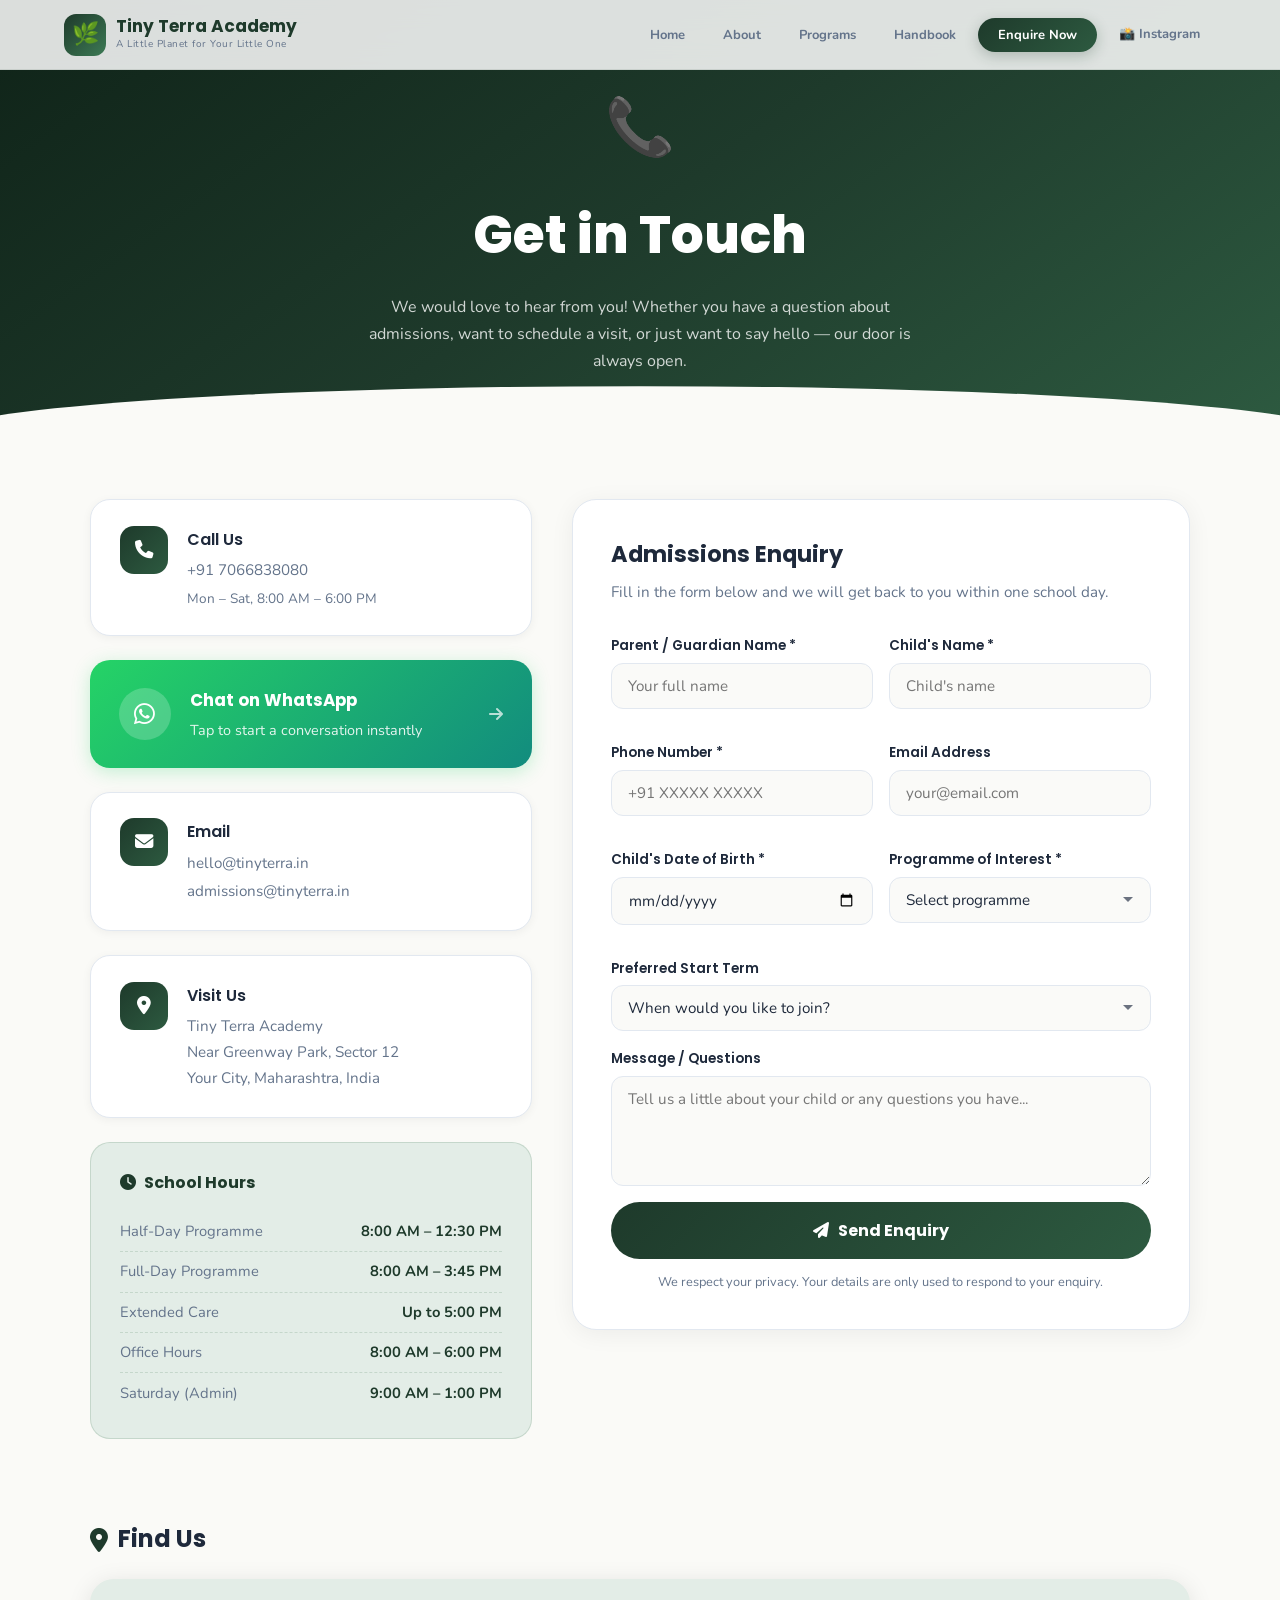
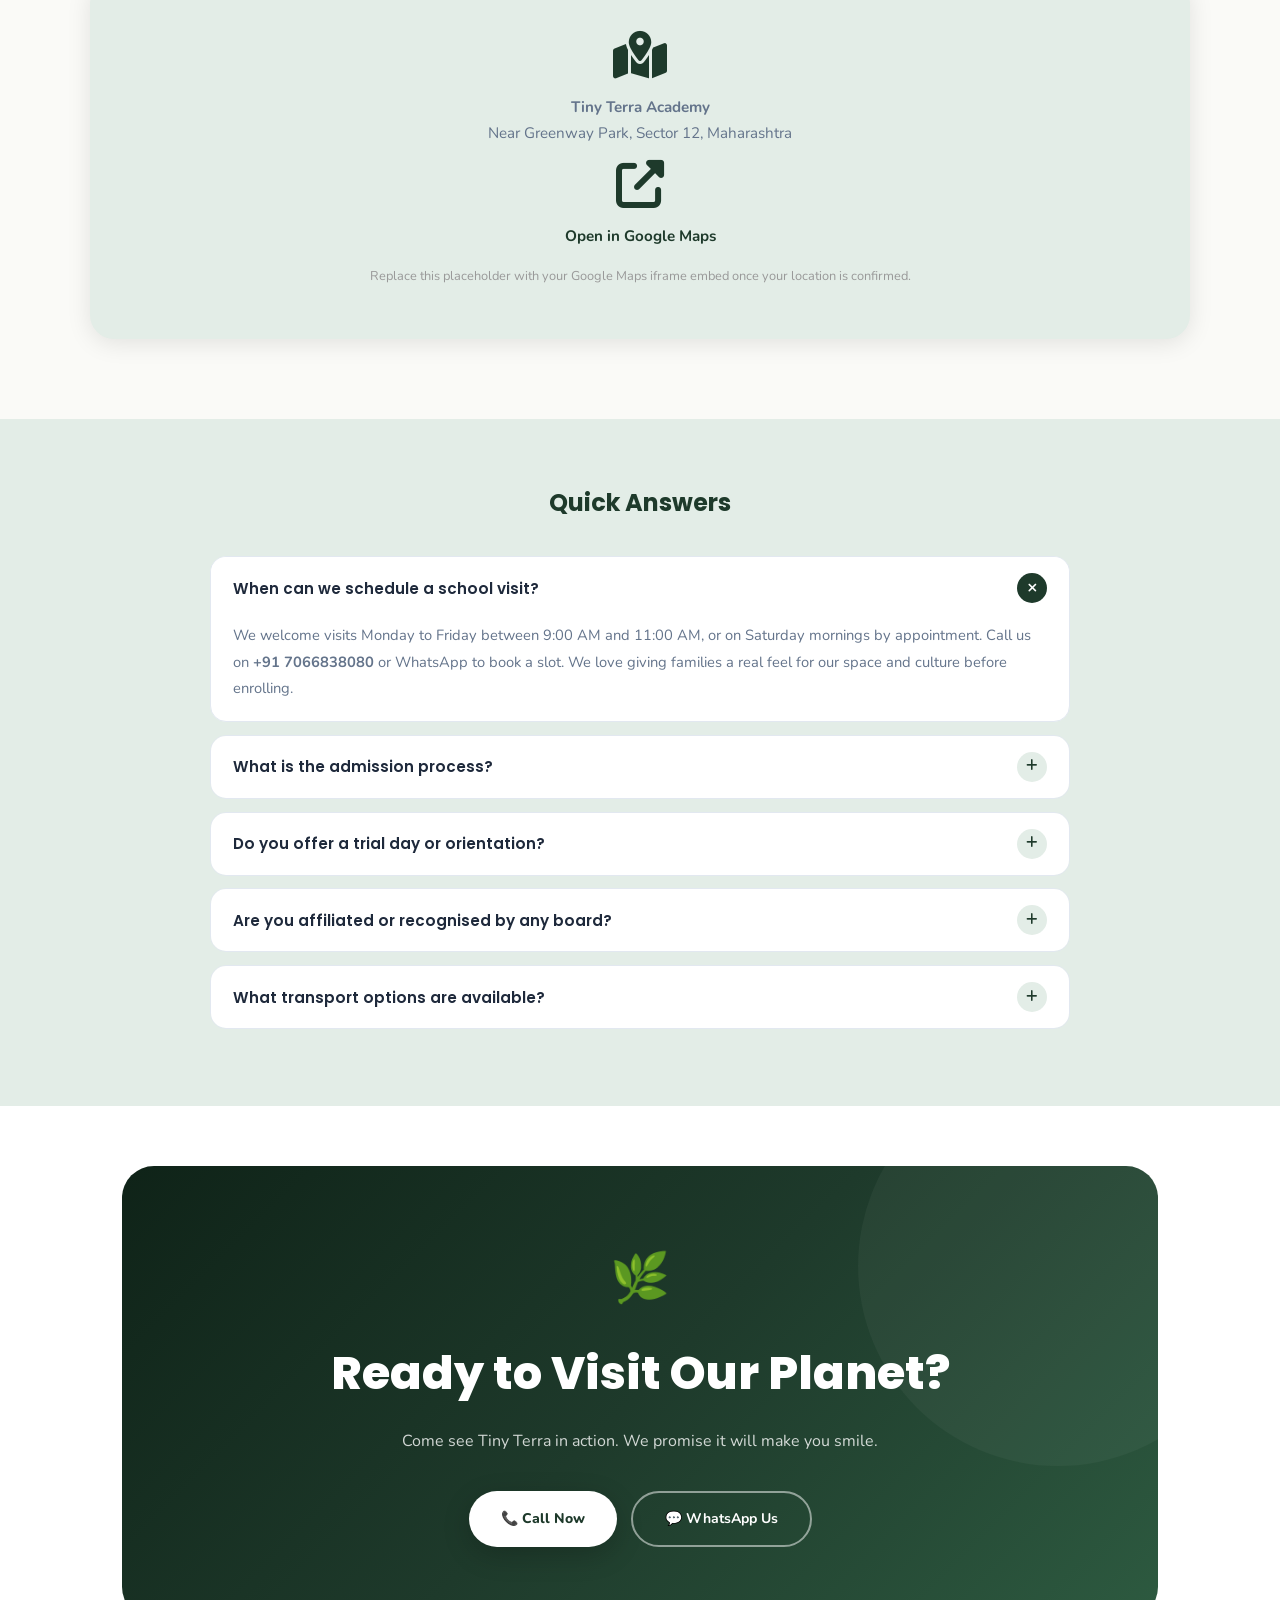
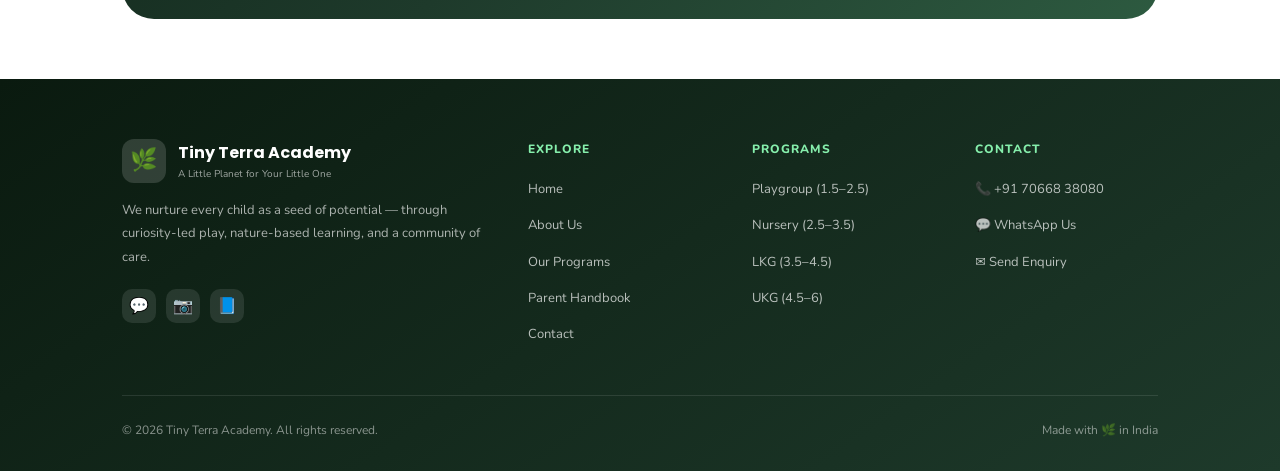
==== contact.html @ 8a485d04 "Initial Upload" ====
<!DOCTYPE html>
<html lang="en">
<head>
<meta charset="UTF-8"/>
<meta name="viewport" content="width=device-width,initial-scale=1.0"/>
<title>Contact Us | Tiny Terra Academy</title>
<link rel="stylesheet" href="style.css"/>
<link href="https://fonts.googleapis.com/css2?family=Nunito:wght@400;600;700;800;900&family=Poppins:wght@400;500;600;700&display=swap" rel="stylesheet"/>
<link rel="stylesheet" href="https://cdnjs.cloudflare.com/ajax/libs/font-awesome/6.5.0/css/all.min.css"/>
<style>
/* ---- Contact page layout ---- */
.contact-section{padding:4rem 2rem 5rem;}
.contact-grid{display:grid;grid-template-columns:1fr 1.4fr;gap:2.5rem;max-width:1100px;margin:0 auto;align-items:start;}
@media(max-width:860px){.contact-grid{grid-template-columns:1fr;}}

/* Info column */
.contact-info-col{display:flex;flex-direction:column;gap:1.5rem;}
.info-card{background:#fff;border:1.5px solid var(--border);border-radius:20px;padding:1.6rem 1.8rem;display:flex;gap:1.2rem;align-items:flex-start;box-shadow:0 2px 10px rgba(0,0,0,.05);transition:transform .2s,box-shadow .2s;}
.info-card:hover{transform:translateY(-3px);box-shadow:0 8px 24px rgba(74,124,89,.13);}
.info-icon{width:48px;height:48px;border-radius:14px;background:linear-gradient(135deg,var(--green),var(--green2));display:flex;align-items:center;justify-content:center;flex-shrink:0;color:#fff;font-size:1.15rem;}
.info-card h4{font-family:'Poppins',sans-serif;font-weight:600;font-size:1rem;color:var(--text);margin:0 0 .3rem;}
.info-card p,.info-card a{color:var(--text2);font-size:.95rem;line-height:1.7;text-decoration:none;}
.info-card a:hover{color:var(--green);}

/* WhatsApp card */
.wa-card{background:linear-gradient(135deg,#25D366,#128C7E);border-radius:20px;padding:1.6rem 1.8rem;display:flex;gap:1.2rem;align-items:center;cursor:pointer;text-decoration:none;transition:transform .2s,box-shadow .2s;box-shadow:0 4px 18px rgba(37,211,102,.25);}
.wa-card:hover{transform:translateY(-3px);box-shadow:0 8px 28px rgba(37,211,102,.4);}
.wa-icon{width:52px;height:52px;background:rgba(255,255,255,.2);border-radius:50%;display:flex;align-items:center;justify-content:center;flex-shrink:0;font-size:1.5rem;color:#fff;}
.wa-card h4{font-family:'Poppins',sans-serif;font-weight:700;font-size:1.05rem;color:#fff;margin:0 0 .2rem;}
.wa-card p{color:rgba(255,255,255,.88);font-size:.9rem;margin:0;}

/* Hours card */
.hours-card{background:var(--green-lt);border:1.5px solid rgba(74,124,89,.2);border-radius:20px;padding:1.6rem 1.8rem;}
.hours-card h4{font-family:'Poppins',sans-serif;font-weight:700;color:var(--green);margin:0 0 1rem;display:flex;align-items:center;gap:.5rem;}
.hours-list{list-style:none;padding:0;margin:0;}
.hours-list li{display:flex;justify-content:space-between;padding:.45rem 0;border-bottom:1px dashed rgba(74,124,89,.2);font-size:.92rem;color:var(--text2);}
.hours-list li:last-child{border-bottom:none;}
.hours-list li span{font-weight:700;color:var(--green);}

/* Form column */
.form-card{background:#fff;border:1.5px solid var(--border);border-radius:24px;padding:2.2rem 2.4rem;box-shadow:0 4px 24px rgba(0,0,0,.06);}
.form-card h3{font-family:'Poppins',sans-serif;font-size:1.4rem;font-weight:700;color:var(--text);margin:0 0 .4rem;}
.form-card .form-sub{color:var(--text2);font-size:.95rem;margin:0 0 1.8rem;}
.form-row{display:grid;grid-template-columns:1fr 1fr;gap:1rem;margin-bottom:1rem;}
@media(max-width:560px){.form-row{grid-template-columns:1fr;}}
.form-group{display:flex;flex-direction:column;gap:.35rem;margin-bottom:1rem;}
.form-group label{font-family:'Poppins',sans-serif;font-weight:600;font-size:.85rem;color:var(--text);}
.form-group input,.form-group select,.form-group textarea{border:1.5px solid var(--border);border-radius:12px;padding:.75rem 1rem;font-family:'Nunito',sans-serif;font-size:.95rem;color:var(--text);background:#fafaf8;outline:none;transition:border-color .2s,box-shadow .2s;width:100%;box-sizing:border-box;}
.form-group input:focus,.form-group select:focus,.form-group textarea:focus{border-color:var(--green);box-shadow:0 0 0 3px rgba(74,124,89,.12);background:#fff;}
.form-group textarea{resize:vertical;min-height:110px;}
.form-group select{appearance:none;background-image:url("data:image/svg+xml,%3Csvg xmlns='http://www.w3.org/2000/svg' width='12' height='8' viewBox='0 0 12 8'%3E%3Cpath fill='%236b7280' d='M1 1l5 5 5-5'/%3E%3C/svg%3E");background-repeat:no-repeat;background-position:right 1rem center;}
.submit-btn{width:100%;background:linear-gradient(135deg,var(--green),var(--green2));color:#fff;border:none;border-radius:30px;padding:1rem;font-family:'Poppins',sans-serif;font-weight:700;font-size:1rem;cursor:pointer;transition:transform .2s,box-shadow .2s;display:flex;align-items:center;justify-content:center;gap:.6rem;margin-top:.5rem;}
.submit-btn:hover{transform:translateY(-2px);box-shadow:0 8px 24px rgba(74,124,89,.35);}
.form-note{font-size:.8rem;color:var(--text2);text-align:center;margin-top:.8rem;}
.success-msg{display:none;background:#e8f5e9;border:1.5px solid var(--green);border-radius:14px;padding:1.2rem 1.4rem;text-align:center;color:var(--green);font-weight:700;font-family:'Poppins',sans-serif;margin-top:1rem;}

/* Map section */
.map-section{padding:0 2rem 5rem;}
.map-wrapper{max-width:1100px;margin:0 auto;}
.map-wrapper h2{font-family:'Poppins',sans-serif;font-size:1.5rem;font-weight:700;color:var(--text);margin-bottom:1.2rem;display:flex;align-items:center;gap:.6rem;}
.map-wrapper h2 i{color:var(--green);}
.map-embed{border-radius:24px;overflow:hidden;box-shadow:0 4px 24px rgba(0,0,0,.1);height:360px;background:var(--green-lt);display:flex;align-items:center;justify-content:center;}
.map-placeholder{text-align:center;color:var(--text2);}
.map-placeholder i{font-size:3rem;color:var(--green);margin-bottom:1rem;display:block;}
.map-placeholder p{font-size:.95rem;}
.map-placeholder a{color:var(--green);font-weight:700;text-decoration:none;}
.map-placeholder a:hover{text-decoration:underline;}

/* FAQ strip */
.faq-strip{background:var(--green-lt);padding:4rem 2rem;}
.faq-inner{max-width:860px;margin:0 auto;}
.faq-inner h2{font-family:'Poppins',sans-serif;font-size:1.5rem;font-weight:700;color:var(--green);text-align:center;margin-bottom:2rem;}
.faq-item{background:#fff;border-radius:16px;margin-bottom:.8rem;overflow:hidden;border:1.5px solid var(--border);}
.faq-q{display:flex;justify-content:space-between;align-items:center;padding:1rem 1.4rem;cursor:pointer;font-family:'Poppins',sans-serif;font-weight:600;font-size:.95rem;color:var(--text);border:none;background:#fff;width:100%;text-align:left;gap:1rem;}
.faq-q:hover{background:var(--green-lt);}
.faq-q .fq-icon{width:30px;height:30px;border-radius:50%;background:var(--green-lt);display:flex;align-items:center;justify-content:center;flex-shrink:0;color:var(--green);font-size:.8rem;transition:transform .3s,background .3s;}
.faq-item.open .fq-icon{transform:rotate(45deg);background:var(--green);color:#fff;}
.faq-a{max-height:0;overflow:hidden;transition:max-height .35s ease;}
.faq-a.open{max-height:300px;}
.faq-a p{padding:.2rem 1.4rem 1.2rem;color:var(--text2);font-size:.92rem;line-height:1.8;margin:0;}
</style>
</head>
<body>

<div id="nav-include"></div>

<!-- ===== PAGE HERO ===== -->
<div class="page-hero">
  <div style="font-size:56px;margin-bottom:16px">📞</div>
  <h1 class="page-hero-title">Get in Touch</h1>
  <p class="page-hero-sub">We would love to hear from you! Whether you have a question about admissions, want to schedule a visit, or just want to say hello — our door is always open.</p>
</div>

<!-- ===== CONTACT SECTION ===== -->
<section class="contact-section">
  <div class="contact-grid">

    <!-- LEFT: Info -->
    <div class="contact-info-col reveal">

      <div class="info-card">
        <div class="info-icon"><i class="fas fa-phone"></i></div>
        <div>
          <h4>Call Us</h4>
          <p><a href="tel:+917066838080">+91 7066838080</a></p>
          <p style="font-size:.85rem;margin-top:.2rem;">Mon – Sat, 8:00 AM – 6:00 PM</p>
        </div>
      </div>

      <a href="https://wa.me/917066838080?text=Hi%20Tiny%20Terra!%20I%27d%20like%20to%20know%20more%20about%20admissions." class="wa-card" target="_blank" rel="noopener">
        <div class="wa-icon"><i class="fab fa-whatsapp"></i></div>
        <div>
          <h4>Chat on WhatsApp</h4>
          <p>Tap to start a conversation instantly</p>
        </div>
        <i class="fas fa-arrow-right" style="color:rgba(255,255,255,.7);margin-left:auto;"></i>
      </a>

      <div class="info-card">
        <div class="info-icon"><i class="fas fa-envelope"></i></div>
        <div>
          <h4>Email</h4>
          <a href="mailto:hello@tinyterra.in">hello@tinyterra.in</a><br/>
          <a href="mailto:admissions@tinyterra.in">admissions@tinyterra.in</a>
        </div>
      </div>

      <div class="info-card">
        <div class="info-icon"><i class="fas fa-map-marker-alt"></i></div>
        <div>
          <h4>Visit Us</h4>
          <p>Tiny Terra Academy<br/>
          Near Greenway Park, Sector 12<br/>
          Your City, Maharashtra, India</p>
        </div>
      </div>

      <div class="hours-card">
        <h4><i class="fas fa-clock"></i> School Hours</h4>
        <ul class="hours-list">
          <li>Half-Day Programme <span>8:00 AM – 12:30 PM</span></li>
          <li>Full-Day Programme <span>8:00 AM – 3:45 PM</span></li>
          <li>Extended Care <span>Up to 5:00 PM</span></li>
          <li>Office Hours <span>8:00 AM – 6:00 PM</span></li>
          <li>Saturday (Admin) <span>9:00 AM – 1:00 PM</span></li>
        </ul>
      </div>

    </div>

    <!-- RIGHT: Enquiry Form -->
    <div class="form-card reveal">
      <h3>Admissions Enquiry</h3>
      <p class="form-sub">Fill in the form below and we will get back to you within one school day.</p>

      <!-- Formspree form — replace YOUR_FORM_ID with your actual Formspree endpoint -->
      <form id="enquiry-form" action="https://formspree.io/f/YOUR_FORM_ID" method="POST">
        <div class="form-row">
          <div class="form-group">
            <label for="parent-name">Parent / Guardian Name *</label>
            <input type="text" id="parent-name" name="parent_name" placeholder="Your full name" required/>
          </div>
          <div class="form-group">
            <label for="child-name">Child's Name *</label>
            <input type="text" id="child-name" name="child_name" placeholder="Child's name" required/>
          </div>
        </div>

        <div class="form-row">
          <div class="form-group">
            <label for="phone">Phone Number *</label>
            <input type="tel" id="phone" name="phone" placeholder="+91 XXXXX XXXXX" required/>
          </div>
          <div class="form-group">
            <label for="email">Email Address</label>
            <input type="email" id="email" name="email" placeholder="your@email.com"/>
          </div>
        </div>

        <div class="form-row">
          <div class="form-group">
            <label for="child-dob">Child's Date of Birth *</label>
            <input type="date" id="child-dob" name="child_dob" required/>
          </div>
          <div class="form-group">
            <label for="programme">Programme of Interest *</label>
            <select id="programme" name="programme" required>
              <option value="" disabled selected>Select programme</option>
              <option value="Playgroup (1.5–2.5 yrs)">Playgroup (1.5 – 2.5 yrs)</option>
              <option value="Nursery (2.5–3.5 yrs)">Nursery (2.5 – 3.5 yrs)</option>
              <option value="LKG (3.5–4.5 yrs)">LKG (3.5 – 4.5 yrs)</option>
              <option value="UKG (4.5–5.5 yrs)">UKG (4.5 – 5.5 yrs)</option>
              <option value="Not sure yet">Not sure yet</option>
            </select>
          </div>
        </div>

        <div class="form-group">
          <label for="start-date">Preferred Start Term</label>
          <select id="start-date" name="start_term">
            <option value="" disabled selected>When would you like to join?</option>
            <option>This academic year (2026–27)</option>
            <option>Next academic year (2027–28)</option>
            <option>Just exploring for now</option>
          </select>
        </div>

        <div class="form-group">
          <label for="message">Message / Questions</label>
          <textarea id="message" name="message" placeholder="Tell us a little about your child or any questions you have..."></textarea>
        </div>

        <!-- Honeypot anti-spam -->
        <input type="text" name="_gotcha" style="display:none"/>
        <input type="hidden" name="_subject" value="New Admissions Enquiry - Tiny Terra Academy"/>

        <button type="submit" class="submit-btn">
          <i class="fas fa-paper-plane"></i> Send Enquiry
        </button>
        <p class="form-note">We respect your privacy. Your details are only used to respond to your enquiry.</p>
      </form>

      <div class="success-msg" id="success-msg">
        <i class="fas fa-check-circle" style="font-size:1.4rem;display:block;margin-bottom:.4rem;"></i>
        Thank you! We have received your enquiry and will be in touch within one school day.
      </div>
    </div>

  </div>
</section>

<!-- ===== MAP ===== -->
<section class="map-section">
  <div class="map-wrapper reveal">
    <h2><i class="fas fa-map-marker-alt"></i> Find Us</h2>
    <div class="map-embed">
      <!-- Replace the src below with your actual Google Maps embed URL -->
      <!-- To get embed URL: Google Maps > Share > Embed a map > Copy iframe src -->
      <div class="map-placeholder">
        <i class="fas fa-map-marked-alt"></i>
        <p><strong>Tiny Terra Academy</strong><br/>Near Greenway Park, Sector 12, Maharashtra</p>
        <p style="margin-top:.8rem;">
          <a href="https://maps.google.com" target="_blank" rel="noopener">
            <i class="fas fa-external-link-alt"></i> Open in Google Maps
          </a>
        </p>
        <p style="font-size:.8rem;margin-top:1rem;color:#999;">Replace this placeholder with your Google Maps iframe embed once your location is confirmed.</p>
      </div>
    </div>
  </div>
</section>

<!-- ===== QUICK FAQs ===== -->
<section class="faq-strip">
  <div class="faq-inner reveal">
    <h2>Quick Answers</h2>

    <div class="faq-item open">
      <button class="faq-q">
        <span>When can we schedule a school visit?</span>
        <span class="fq-icon"><i class="fas fa-plus"></i></span>
      </button>
      <div class="faq-a open">
        <p>We welcome visits Monday to Friday between 9:00 AM and 11:00 AM, or on Saturday mornings by appointment. Call us on <strong>+91 7066838080</strong> or WhatsApp to book a slot. We love giving families a real feel for our space and culture before enrolling.</p>
      </div>
    </div>

    <div class="faq-item">
      <button class="faq-q">
        <span>What is the admission process?</span>
        <span class="fq-icon"><i class="fas fa-plus"></i></span>
      </button>
      <div class="faq-a">
        <p>Submit an enquiry (this form or a call), we will schedule a visit, you complete the registration form and pay the registration fee, submit documents (birth certificate, vaccination record, photos), and we send your Welcome Kit. The whole process can be done in 1–2 weeks.</p>
      </div>
    </div>

    <div class="faq-item">
      <button class="faq-q">
        <span>Do you offer a trial day or orientation?</span>
        <span class="fq-icon"><i class="fas fa-plus"></i></span>
      </button>
      <div class="faq-a">
        <p>Yes! We strongly encourage a short orientation session (1–2 hours) before your child's first full day. It helps children familiarise themselves with the space, the teachers, and the rhythm, and it dramatically reduces first-day anxiety for both children and parents.</p>
      </div>
    </div>

    <div class="faq-item">
      <button class="faq-q">
        <span>Are you affiliated or recognised by any board?</span>
        <span class="fq-icon"><i class="fas fa-plus"></i></span>
      </button>
      <div class="faq-a">
        <p>Tiny Terra Academy follows the NEP 2020 Early Childhood Education framework and is registered as a preschool under state education guidelines. We are not affiliated to any primary school board (CBSE/ICSE) as a preschool does not require such affiliation.</p>
      </div>
    </div>

    <div class="faq-item">
      <button class="faq-q">
        <span>What transport options are available?</span>
        <span class="fq-icon"><i class="fas fa-plus"></i></span>
      </button>
      <div class="faq-a">
        <p>We currently do not operate a school bus. We recommend car-pooling with nearby families (we can help connect you!) or using a trusted cab service. Our location is accessible from the main road and has safe drop-off space. Contact us to discuss your specific situation.</p>
      </div>
    </div>

  </div>
</section>

<!-- ===== CTA ===== -->
<section style="background:#fff;padding:60px 5%;">
  <div class="container">
    <div class="cta-banner reveal">
      <div style="font-size:48px;margin-bottom:14px">🌿</div>
      <div class="cta-title">Ready to Visit Our Planet?</div>
      <div class="cta-sub">Come see Tiny Terra in action. We promise it will make you smile.</div>
      <div class="cta-btns">
        <a href="tel:+917066838080" class="btn-primary">📞 Call Now</a>
        <a href="https://wa.me/917066838080?text=Hi!%20I%27d%20like%20to%20schedule%20a%20visit%20to%20Tiny%20Terra%20Academy." class="btn-outline" target="_blank" rel="noopener">💬 WhatsApp Us</a>
      </div>
    </div>
  </div>
</section>

<div id="footer-include"></div>

<script src="includes.js"></script>
<script>
// Formspree AJAX submit
const form=document.getElementById('enquiry-form');
form.addEventListener('submit',async function(e){
  e.preventDefault();
  const btn=form.querySelector('.submit-btn');
  btn.innerHTML='<i class="fas fa-spinner fa-spin"></i> Sending...';
  btn.disabled=true;
  try{
    const res=await fetch(form.action,{
      method:'POST',
      body:new FormData(form),
      headers:{Accept:'application/json'}
    });
    if(res.ok){
      form.style.display='none';
      document.getElementById('success-msg').style.display='block';
    } else {
      btn.innerHTML='<i class="fas fa-exclamation-circle"></i> Error — please try again';
      btn.disabled=false;
    }
  } catch(err){
    btn.innerHTML='<i class="fas fa-exclamation-circle"></i> Error — please try again';
    btn.disabled=false;
  }
});

// FAQ accordion
document.querySelectorAll('.faq-q').forEach(btn=>{
  btn.addEventListener('click',()=>{
    const item=btn.closest('.faq-item');
    const ans=item.querySelector('.faq-a');
    const isOpen=item.classList.contains('open');
    document.querySelectorAll('.faq-item').forEach(i=>{
      i.classList.remove('open');
      i.querySelector('.faq-a').classList.remove('open');
    });
    if(!isOpen){item.classList.add('open');ans.classList.add('open');}
  });
});

</script>
</body>
</html>
---- style.css ----
/* ============================================================
   TINY TERRA ACADEMY — Shared Stylesheet
   Modern, kid-friendly, GitHub Pages ready
   ============================================================ */

@import url('https://fonts.googleapis.com/css2?family=Nunito:wght@400;600;700;800;900&family=Poppins:wght@400;600;700;800&display=swap');

/* ---- RESET & ROOT ---- */
*, *::before, *::after { box-sizing: border-box; margin: 0; padding: 0; }
:root {
  --green:    #1e3a2b;
  --green2:   #2d5a40;
  --green3:   #3d7a55;
  --green-lt: #e3ede7;
  --gold:     #d97706;
  --gold-lt:  #fef3c7;
  --cream:    #fafaf7;
  --text:     #1e293b;
  --text2:    #64748b;
  --border:   #e2e8f0;
  --radius:   18px;
  --shadow:   0 4px 24px rgba(0,0,0,0.07);
  --shadow2:  0 12px 40px rgba(0,0,0,0.13);
}
html { scroll-behavior: smooth; }
body {
  font-family: 'Nunito', system-ui, sans-serif;
  background: var(--cream);
  color: var(--text);
  line-height: 1.7;
  overflow-x: hidden;
}

/* ============================================================
   NAVBAR
   ============================================================ */
.navbar {
  position: fixed; top: 0; left: 0; right: 0; z-index: 1000;
  padding: 0 5%;
  display: flex; align-items: center; justify-content: space-between;
  height: 70px;
  background: rgba(255,255,255,0.85);
  backdrop-filter: blur(14px);
  -webkit-backdrop-filter: blur(14px);
  border-bottom: 1px solid rgba(30,58,43,0.1);
  transition: box-shadow 0.3s;
}
.navbar.scrolled { box-shadow: 0 4px 24px rgba(30,58,43,0.12); }
.nav-brand {
  display: flex; align-items: center; gap: 10px;
  text-decoration: none; color: var(--green);
}
.nav-logo {
  width: 42px; height: 42px; border-radius: 12px;
  background: linear-gradient(135deg, var(--green), var(--green3));
  display: flex; align-items: center; justify-content: center;
  font-size: 22px;
}
.nav-name { font-family: 'Poppins', sans-serif; font-size: 17px; font-weight: 700; line-height: 1.2; }
.nav-sub  { font-size: 10px; color: var(--text2); letter-spacing: 0.5px; }
.nav-links {
  display: flex; align-items: center; gap: 6px; list-style: none;
}
.nav-links a {
  padding: 7px 16px; border-radius: 20px;
  font-size: 13px; font-weight: 700; color: var(--text2);
  text-decoration: none; transition: all 0.2s;
}
.nav-links a:hover, .nav-links a.active {
  background: var(--green-lt); color: var(--green);
}
.nav-cta {
  background: linear-gradient(135deg, var(--green), var(--green2)) !important;
  color: #fff !important; padding: 8px 20px !important;
  box-shadow: 0 4px 14px rgba(30,58,43,0.25);
}
.nav-cta:hover { transform: translateY(-1px); box-shadow: 0 6px 20px rgba(30,58,43,0.35) !important; }
.nav-insta { display:flex; align-items:center; gap:5px; color:var(--green); font-size:13px; font-weight:700; text-decoration:none; padding:4px 8px; border-radius:8px; transition:background .2s,color .2s; }
.nav-insta:hover { background:var(--green-lt); color:var(--green2); }
.hamburger { display: none; flex-direction: column; gap: 5px; cursor: pointer; padding: 4px; }
.hamburger span { width: 24px; height: 2.5px; background: var(--green); border-radius: 3px; transition: all 0.3s; }
.mobile-menu {
  display: none; position: fixed; top: 70px; left: 0; right: 0;
  background: rgba(255,255,255,0.97); backdrop-filter: blur(14px);
  padding: 20px 5%; flex-direction: column; gap: 4px;
  border-bottom: 1px solid var(--border); z-index: 999;
}
.mobile-menu a {
  padding: 12px 16px; border-radius: 12px;
  font-size: 15px; font-weight: 700; color: var(--text);
  text-decoration: none; transition: all 0.2s;
}
.mobile-menu a:hover { background: var(--green-lt); color: var(--green); }
.mobile-menu.open { display: flex; }

/* ============================================================
   PAGE WRAPPER
   ============================================================ */
.page-wrap { padding-top: 70px; }

/* ============================================================
   HERO — Home
   ============================================================ */
.hero {
  min-height: 92vh;
  display: flex; align-items: center;
  position: relative; overflow: hidden;
  background: linear-gradient(145deg, #0f2318 0%, #1e3a2b 40%, #2d5a40 75%, #3d7a55 100%);
}
.hero-blobs { position: absolute; inset: 0; pointer-events: none; overflow: hidden; }
.blob {
  position: absolute; border-radius: 50%;
  filter: blur(60px); opacity: 0.18;
}
.blob-1 { width: 500px; height: 500px; background: #4ade80; top: -100px; right: -100px; animation: blobMove 8s ease-in-out infinite; }
.blob-2 { width: 350px; height: 350px; background: #d97706; bottom: -80px; left: -80px; animation: blobMove 11s ease-in-out infinite reverse; }
.blob-3 { width: 250px; height: 250px; background: #60a5fa; top: 40%; left: 30%; animation: blobMove 14s ease-in-out infinite; }
@keyframes blobMove {
  0%,100% { transform: translate(0,0) scale(1); }
  33%      { transform: translate(30px,-20px) scale(1.05); }
  66%      { transform: translate(-20px,30px) scale(0.95); }
}
.hero-content {
  position: relative; z-index: 1;
  max-width: 1200px; margin: 0 auto; padding: 80px 5%;
  display: grid; grid-template-columns: 1fr 1fr; gap: 60px; align-items: center;
}
.hero-tag {
  display: inline-flex; align-items: center; gap: 8px;
  background: rgba(255,255,255,0.15); backdrop-filter: blur(8px);
  border: 1px solid rgba(255,255,255,0.2);
  border-radius: 30px; padding: 6px 18px;
  font-size: 12px; font-weight: 700; color: rgba(255,255,255,0.9);
  text-transform: uppercase; letter-spacing: 1px; margin-bottom: 22px;
}
.hero-title {
  font-family: 'Poppins', sans-serif;
  font-size: clamp(36px, 5vw, 60px);
  font-weight: 800; color: #fff; line-height: 1.15;
  margin-bottom: 20px;
}
.hero-title .accent {
  background: linear-gradient(90deg, #86efac, #fbbf24);
  -webkit-background-clip: text; -webkit-text-fill-color: transparent;
  background-clip: text;
}
.hero-desc { font-size: 17px; color: rgba(255,255,255,0.82); margin-bottom: 36px; line-height: 1.8; }
.hero-btns { display: flex; gap: 14px; flex-wrap: wrap; }
.btn-primary {
  padding: 14px 32px; border-radius: 30px;
  background: #fff; color: var(--green);
  font-size: 14px; font-weight: 800; text-decoration: none;
  box-shadow: 0 8px 28px rgba(0,0,0,0.2);
  transition: all 0.25s; display: inline-flex; align-items: center; gap: 8px;
}
.btn-primary:hover { transform: translateY(-2px); box-shadow: 0 14px 36px rgba(0,0,0,0.28); }
.btn-outline {
  padding: 14px 32px; border-radius: 30px;
  border: 2px solid rgba(255,255,255,0.5);
  color: #fff; font-size: 14px; font-weight: 700; text-decoration: none;
  transition: all 0.25s; display: inline-flex; align-items: center; gap: 8px;
}
.btn-outline:hover { background: rgba(255,255,255,0.15); border-color: #fff; transform: translateY(-2px); }
.hero-stats {
  display: flex; gap: 28px; margin-top: 40px; flex-wrap: wrap;
}
.hstat { text-align: center; }
.hstat-n { font-size: 30px; font-weight: 900; color: #86efac; font-family: 'Poppins', sans-serif; }
.hstat-l { font-size: 12px; color: rgba(255,255,255,0.7); margin-top: 2px; }
.hero-image-wrap {
  position: relative;
}
.hero-img-frame {
  border-radius: 30px; overflow: hidden;
  box-shadow: 0 32px 80px rgba(0,0,0,0.4);
  border: 4px solid rgba(255,255,255,0.15);
  aspect-ratio: 4/3;
}
.hero-img-frame img { width: 100%; height: 100%; object-fit: cover; }
.hero-float-card {
  position: absolute; bottom: -20px; left: -30px;
  background: rgba(255,255,255,0.95); backdrop-filter: blur(12px);
  border-radius: 16px; padding: 14px 20px;
  box-shadow: 0 16px 48px rgba(0,0,0,0.2);
  display: flex; align-items: center; gap: 10px;
  animation: float 4s ease-in-out infinite;
}
.hero-float-card2 {
  position: absolute; top: -20px; right: -20px;
  background: rgba(255,255,255,0.95); backdrop-filter: blur(12px);
  border-radius: 16px; padding: 12px 18px;
  box-shadow: 0 16px 48px rgba(0,0,0,0.2);
  font-size: 13px; font-weight: 700; color: var(--green);
  animation: float 5s ease-in-out infinite reverse;
}
@keyframes float { 0%,100%{transform:translateY(0)}50%{transform:translateY(-10px)} }
.hero-float-icon { font-size: 28px; }
.hero-float-text { font-size: 12px; font-weight: 700; color: var(--text); }
.hero-float-sub  { font-size: 11px; color: var(--text2); }

/* ============================================================
   SECTIONS
   ============================================================ */
section { padding: 90px 5%; }
.section-center { text-align: center; max-width: 680px; margin: 0 auto 56px; }
.eyebrow {
  display: inline-flex; align-items: center; gap: 6px;
  font-size: 12px; font-weight: 800; text-transform: uppercase; letter-spacing: 1.5px;
  color: var(--gold); margin-bottom: 12px;
}
.eyebrow::before, .eyebrow::after { content: ""; width: 28px; height: 2px; background: var(--gold); border-radius: 2px; }
.section-title {
  font-family: 'Poppins', sans-serif;
  font-size: clamp(28px, 4vw, 42px);
  font-weight: 800; color: var(--green); line-height: 1.2;
  margin-bottom: 16px;
}
.section-sub { font-size: 16px; color: var(--text2); line-height: 1.8; }

/* ============================================================
   CARDS
   ============================================================ */
.cards-grid { display: grid; gap: 24px; }
.cards-grid-3 { grid-template-columns: repeat(3, 1fr); }
.cards-grid-4 { grid-template-columns: repeat(4, 1fr); }
.cards-grid-2 { grid-template-columns: repeat(2, 1fr); }

.card {
  background: #fff; border-radius: var(--radius);
  border: 1.5px solid var(--border);
  box-shadow: var(--shadow);
  padding: 28px; transition: all 0.3s;
  position: relative; overflow: hidden;
}
.card::before {
  content: ""; position: absolute; top: 0; left: 0; right: 0;
  height: 4px; background: linear-gradient(90deg, var(--green), var(--gold));
  opacity: 0; transition: opacity 0.3s;
}
.card:hover { transform: translateY(-6px); box-shadow: var(--shadow2); }
.card:hover::before { opacity: 1; }
.card-icon {
  width: 56px; height: 56px; border-radius: 16px;
  display: flex; align-items: center; justify-content: center;
  font-size: 26px; margin-bottom: 18px;
}
.card-title { font-size: 18px; font-weight: 800; color: var(--green); margin-bottom: 10px; }
.card-text  { font-size: 14px; color: var(--text2); line-height: 1.8; }

/* GLASS CARD */
.glass-card {
  background: rgba(255,255,255,0.65);
  backdrop-filter: blur(16px);
  -webkit-backdrop-filter: blur(16px);
  border: 1.5px solid rgba(255,255,255,0.8);
  border-radius: var(--radius);
  box-shadow: 0 8px 32px rgba(30,58,43,0.1);
  padding: 28px; transition: all 0.3s;
}
.glass-card:hover { transform: translateY(-4px); box-shadow: 0 16px 48px rgba(30,58,43,0.15); }

/* ============================================================
   PROGRAM CARDS
   ============================================================ */
.prog-card {
  border-radius: 24px; overflow: hidden;
  box-shadow: var(--shadow2); transition: all 0.3s;
  background: #fff;
}
.prog-card:hover { transform: translateY(-8px) scale(1.01); box-shadow: 0 24px 60px rgba(0,0,0,0.15); }
.prog-img { aspect-ratio: 16/9; overflow: hidden; position: relative; }
.prog-img img { width: 100%; height: 100%; object-fit: cover; transition: transform 0.5s; }
.prog-card:hover .prog-img img { transform: scale(1.05); }
.prog-badge {
  position: absolute; top: 14px; left: 14px;
  background: rgba(255,255,255,0.92); backdrop-filter: blur(8px);
  border-radius: 20px; padding: 4px 14px;
  font-size: 11px; font-weight: 800; color: var(--green); text-transform: uppercase; letter-spacing: 0.5px;
}
.prog-body { padding: 24px; }
.prog-age {
  display: inline-block; background: var(--gold-lt); color: #92400e;
  border-radius: 20px; padding: 3px 12px; font-size: 11px; font-weight: 800;
  margin-bottom: 10px; text-transform: uppercase;
}
.prog-title { font-size: 22px; font-weight: 800; color: var(--green); margin-bottom: 10px; }
.prog-desc  { font-size: 13px; color: var(--text2); line-height: 1.8; margin-bottom: 16px; }
.prog-features { list-style: none; display: flex; flex-direction: column; gap: 7px; }
.prog-features li { font-size: 13px; color: var(--text); display: flex; align-items: center; gap: 8px; }
.prog-features li::before { content: "✓"; color: var(--green); font-weight: 800; font-size: 12px; }

/* ============================================================
   PHILOSOPHY / PILLAR SECTION
   ============================================================ */
.pillar-grid { display: grid; grid-template-columns: 1fr 1fr; gap: 32px; align-items: center; }
.pillar-img { border-radius: 24px; overflow: hidden; box-shadow: var(--shadow2); }
.pillar-img img { width: 100%; height: 360px; object-fit: cover; }
.pillar-content { padding: 10px 0; }
.pillar-list { list-style: none; display: flex; flex-direction: column; gap: 20px; margin-top: 24px; }
.pillar-item { display: flex; gap: 16px; align-items: flex-start; }
.pillar-dot {
  width: 44px; height: 44px; border-radius: 12px; flex-shrink: 0;
  display: flex; align-items: center; justify-content: center; font-size: 20px;
}
.pillar-item-title { font-size: 15px; font-weight: 800; color: var(--green); margin-bottom: 4px; }
.pillar-item-text  { font-size: 13px; color: var(--text2); line-height: 1.7; }

/* ============================================================
   DAILY RHYTHM TIMELINE
   ============================================================ */
.timeline { position: relative; padding-left: 40px; }
.timeline::before {
  content: ""; position: absolute; left: 16px; top: 0; bottom: 0;
  width: 2px; background: linear-gradient(to bottom, var(--green), var(--gold), var(--green));
  border-radius: 2px;
}
.tl-item { position: relative; margin-bottom: 28px; }
.tl-dot {
  position: absolute; left: -30px; top: 4px;
  width: 14px; height: 14px; border-radius: 50%;
  background: var(--green); border: 3px solid #fff;
  box-shadow: 0 0 0 3px var(--green-lt);
}
.tl-time { font-size: 11px; font-weight: 800; color: var(--gold); text-transform: uppercase; letter-spacing: 0.5px; }
.tl-title { font-size: 15px; font-weight: 800; color: var(--green); margin: 2px 0; }
.tl-desc  { font-size: 13px; color: var(--text2); }

/* ============================================================
   STATS BANNER
   ============================================================ */
.stats-banner {
  background: linear-gradient(135deg, var(--green), var(--green2));
  border-radius: 28px; padding: 52px 5%;
  display: grid; grid-template-columns: repeat(4, 1fr);
  gap: 24px; text-align: center;
}
.stat-n {
  font-family: 'Poppins', sans-serif;
  font-size: 44px; font-weight: 900; color: #86efac; line-height: 1;
}
.stat-l { font-size: 13px; color: rgba(255,255,255,0.75); margin-top: 6px; font-weight: 600; }

/* ============================================================
   TESTIMONIALS
   ============================================================ */
.testimonial-card {
  background: #fff; border-radius: 20px;
  padding: 28px; box-shadow: var(--shadow);
  border-left: 5px solid var(--green);
  transition: all 0.3s;
}
.testimonial-card:hover { transform: translateY(-4px); box-shadow: var(--shadow2); }
.testi-text { font-size: 14px; color: var(--text); line-height: 1.9; font-style: italic; margin-bottom: 20px; }
.testi-text::before { content: "\201C"; font-size: 40px; color: var(--green); line-height: 0; vertical-align: -15px; margin-right: 4px; }
.testi-author { display: flex; align-items: center; gap: 12px; }
.testi-avatar {
  width: 44px; height: 44px; border-radius: 50%;
  background: linear-gradient(135deg, var(--green), var(--green3));
  display: flex; align-items: center; justify-content: center;
  font-size: 18px; color: #fff; font-weight: 700; flex-shrink: 0;
}
.testi-name { font-size: 14px; font-weight: 800; color: var(--green); }
.testi-role { font-size: 12px; color: var(--text2); }

/* ============================================================
   CTA BANNER
   ============================================================ */
.cta-banner {
  background: linear-gradient(135deg, #0f2318, var(--green), var(--green2));
  border-radius: 32px; padding: 72px 5%;
  text-align: center; position: relative; overflow: hidden;
}
.cta-banner::before {
  content: ""; position: absolute;
  width: 400px; height: 400px; border-radius: 50%;
  background: rgba(255,255,255,0.04);
  top: -100px; right: -100px;
}
.cta-title { font-family: 'Poppins', sans-serif; font-size: clamp(28px,4vw,46px); font-weight: 800; color: #fff; margin-bottom: 16px; }
.cta-sub   { font-size: 16px; color: rgba(255,255,255,0.8); margin-bottom: 36px; }
.cta-btns  { display: flex; gap: 14px; justify-content: center; flex-wrap: wrap; }

/* ============================================================
   PAGE HERO (inner pages)
   ============================================================ */
.page-hero {
  background: linear-gradient(145deg, #0f2318, var(--green), var(--green2));
  padding: 80px 5% 60px; text-align: center; position: relative; overflow: hidden;
}
.page-hero::after {
  content: ""; position: absolute; bottom: -1px; left: 0; right: 0;
  height: 50px; background: var(--cream);
  clip-path: ellipse(55% 100% at 50% 100%);
}
.page-hero-title { font-family: 'Poppins', sans-serif; font-size: clamp(32px,5vw,52px); font-weight: 800; color: #fff; margin-bottom: 14px; }
.page-hero-sub { font-size: 16px; color: rgba(255,255,255,0.8); max-width: 560px; margin: 0 auto; }

/* ============================================================
   ACCORDION (Handbook)
   ============================================================ */
.accordion-item {
  background: #fff; border-radius: 16px;
  border: 1.5px solid var(--border);
  margin-bottom: 12px; overflow: hidden;
  transition: box-shadow 0.2s;
}
.accordion-item.open { box-shadow: var(--shadow2); }
.accordion-header {
  padding: 20px 24px; cursor: pointer;
  display: flex; align-items: center; justify-content: space-between; gap: 16px;
  font-size: 16px; font-weight: 800; color: var(--green);
  transition: background 0.2s;
}
.accordion-header:hover { background: var(--green-lt); }
.accordion-icon { font-size: 22px; transition: transform 0.3s; }
.accordion-item.open .accordion-icon { transform: rotate(45deg); }
.accordion-body { padding: 0 24px; max-height: 0; overflow: hidden; transition: max-height 0.4s ease, padding 0.3s; }
.accordion-item.open .accordion-body { max-height: 600px; padding: 0 24px 24px; }
.accordion-body p, .accordion-body li { font-size: 14px; color: var(--text2); line-height: 1.9; }
.accordion-body ul { padding-left: 18px; margin-top: 8px; }

/* ============================================================
   CONTACT FORM
   ============================================================ */
.contact-grid { display: grid; grid-template-columns: 1fr 1.5fr; gap: 40px; align-items: start; }
.contact-info { display: flex; flex-direction: column; gap: 20px; }
.contact-item {
  display: flex; gap: 16px; align-items: flex-start;
  background: #fff; border-radius: 16px; padding: 20px;
  border: 1.5px solid var(--border); box-shadow: var(--shadow);
}
.contact-icon {
  width: 44px; height: 44px; border-radius: 12px; flex-shrink: 0;
  background: linear-gradient(135deg, var(--green), var(--green3));
  display: flex; align-items: center; justify-content: center; font-size: 20px;
}
.contact-label { font-size: 11px; font-weight: 800; text-transform: uppercase; color: var(--text2); letter-spacing: 0.5px; margin-bottom: 4px; }
.contact-val   { font-size: 15px; font-weight: 700; color: var(--green); }
.contact-val a { color: var(--green); text-decoration: none; }
.contact-val a:hover { text-decoration: underline; }

.form-card {
  background: #fff; border-radius: 24px;
  border: 1.5px solid var(--border); box-shadow: var(--shadow2);
  padding: 36px;
}
.form-card h3 { font-size: 22px; font-weight: 800; color: var(--green); margin-bottom: 24px; }
.fg { margin-bottom: 20px; }
.fg label { display: block; font-size: 12px; font-weight: 800; text-transform: uppercase; letter-spacing: 0.5px; color: var(--text2); margin-bottom: 8px; }
.fg input, .fg select, .fg textarea {
  width: 100%; padding: 12px 16px;
  border: 1.5px solid var(--border); border-radius: 12px;
  font-size: 14px; font-family: inherit; color: var(--text);
  background: #fff; outline: none; transition: border-color 0.2s, box-shadow 0.2s;
}
.fg input:focus, .fg select:focus, .fg textarea:focus {
  border-color: var(--green); box-shadow: 0 0 0 4px rgba(30,58,43,0.08);
}
.fg textarea { resize: vertical; min-height: 110px; }
.fg-row { display: grid; grid-template-columns: 1fr 1fr; gap: 16px; }
.btn-submit {
  width: 100%; padding: 14px; border-radius: 14px;
  background: linear-gradient(135deg, var(--green), var(--green2));
  color: #fff; font-size: 15px; font-weight: 800; border: none;
  cursor: pointer; transition: all 0.25s;
  box-shadow: 0 6px 20px rgba(30,58,43,0.25);
}
.btn-submit:hover { transform: translateY(-2px); box-shadow: 0 10px 30px rgba(30,58,43,0.35); }

/* ============================================================
   FOOTER
   ============================================================ */
footer {
  background: linear-gradient(145deg, #0a1a0f, var(--green));
  color: rgba(255,255,255,0.85);
  padding: 60px 5% 30px;
}
.footer-grid { display: grid; grid-template-columns: 2fr 1fr 1fr 1fr; gap: 40px; margin-bottom: 48px; }
.footer-brand { display: flex; gap: 12px; align-items: center; margin-bottom: 16px; }
.footer-logo-icon { width: 44px; height: 44px; border-radius: 12px; background: rgba(255,255,255,0.15); display: flex; align-items: center; justify-content: center; font-size: 22px; }
.footer-brand-name { font-family: 'Poppins', sans-serif; font-size: 16px; font-weight: 700; color: #fff; }
.footer-brand-sub  { font-size: 10px; color: rgba(255,255,255,0.6); }
.footer-desc { font-size: 13px; line-height: 1.8; color: rgba(255,255,255,0.65); margin-bottom: 20px; }
.footer-col-title { font-size: 12px; font-weight: 800; text-transform: uppercase; letter-spacing: 1px; color: #86efac; margin-bottom: 16px; }
.footer-links { list-style: none; display: flex; flex-direction: column; gap: 9px; }
.footer-links a { font-size: 13px; color: rgba(255,255,255,0.7); text-decoration: none; transition: color 0.2s; }
.footer-links a:hover { color: #fff; }
.footer-divider { border: none; border-top: 1px solid rgba(255,255,255,0.1); margin-bottom: 24px; }
.footer-bottom { display: flex; justify-content: space-between; align-items: center; font-size: 12px; color: rgba(255,255,255,0.5); flex-wrap: wrap; gap: 8px; }
.footer-social { display: flex; gap: 10px; }
.soc-btn {
  width: 34px; height: 34px; border-radius: 10px;
  background: rgba(255,255,255,0.1); border: none;
  display: flex; align-items: center; justify-content: center;
  font-size: 16px; cursor: pointer; text-decoration: none;
  transition: all 0.2s;
}
.soc-btn:hover { background: rgba(255,255,255,0.2); transform: translateY(-2px); }

/* ============================================================
   SCROLL ANIMATIONS
   ============================================================ */
.reveal {
  opacity: 0; transform: translateY(30px);
  transition: opacity 0.6s ease, transform 0.6s ease;
}
.reveal.visible { opacity: 1; transform: translateY(0); }
.reveal-delay-1 { transition-delay: 0.1s; }
.reveal-delay-2 { transition-delay: 0.2s; }
.reveal-delay-3 { transition-delay: 0.3s; }
.reveal-delay-4 { transition-delay: 0.4s; }

/* ============================================================
   UTILITIES
   ============================================================ */
.container { max-width: 1200px; margin: 0 auto; padding: 0 5%; }
.text-center { text-align: center; }
.mt-12 { margin-top: 12px; }
.mt-24 { margin-top: 24px; }
.mt-40 { margin-top: 40px; }
.bg-green-lt { background: var(--green-lt); }
.bg-gold-lt  { background: var(--gold-lt); }
.tag {
  display: inline-flex; align-items: center; gap: 5px;
  font-size: 11px; font-weight: 800; text-transform: uppercase; letter-spacing: 0.5px;
  padding: 4px 12px; border-radius: 20px;
}
.tag-green { background: var(--green-lt); color: var(--green); }
.tag-gold  { background: var(--gold-lt);  color: #92400e; }

/* ============================================================
   RESPONSIVE
   ============================================================ */
@media (max-width: 1024px) {
  .cards-grid-4 { grid-template-columns: repeat(2, 1fr); }
  .footer-grid  { grid-template-columns: 1fr 1fr; }
  .stats-banner { grid-template-columns: repeat(2, 1fr); }
}
@media (max-width: 768px) {
  .hero-content    { grid-template-columns: 1fr; text-align: center; }
  .hero-image-wrap { display: none; }
  .hero-btns       { justify-content: center; }
  .hero-stats      { justify-content: center; }
  .cards-grid-3    { grid-template-columns: 1fr; }
  .cards-grid-2    { grid-template-columns: 1fr; }
  .pillar-grid     { grid-template-columns: 1fr; }
  .contact-grid    { grid-template-columns: 1fr; }
  .fg-row          { grid-template-columns: 1fr; }
  .footer-grid     { grid-template-columns: 1fr; }
  .stats-banner    { grid-template-columns: repeat(2, 1fr); }
  .nav-links       { display: none; }
  .hamburger       { display: flex; }
  section          { padding: 60px 5%; }

  /* Collapse inline two-column section grids (about/programs page sections) */
  [style*="grid-template-columns:1fr 1fr"],
  [style*="grid-template-columns: 1fr 1fr"] {
    grid-template-columns: 1fr !important;
  }

  /* Weekday 5-column grid: drop to 2 columns */
  [style*="grid-template-columns:repeat(5"],
  [style*="grid-template-columns: repeat(5"] {
    grid-template-columns: repeat(2, 1fr) !important;
  }

  /* Hero float cards: reposition to avoid overflow */
  .hero-float-card  { left: 10px; bottom: 10px; font-size: 12px; padding: 10px 14px; }
  .hero-float-card2 { right: 10px; top: 10px; font-size: 12px; padding: 10px 14px; }

  /* Pillar images: natural height instead of fixed 360px */
  .pillar-img img { height: auto; min-height: 220px; }

  /* Navbar brand: hide sub-tagline on very small widths */
  .nav-sub { display: none; }

  /* CTA banner padding reduction */
  .cta-banner { padding: 48px 6%; }

  /* Page hero padding */
  .page-hero { padding: 60px 5% 48px; }
}
@media (max-width: 480px) {
  .stats-banner { grid-template-columns: 1fr 1fr; }
  .cta-btns     { flex-direction: column; align-items: center; }

  /* Weekday grid: single column on small phones */
  [style*="grid-template-columns:repeat(5"],
  [style*="grid-template-columns: repeat(5"] {
    grid-template-columns: 1fr !important;
  }

  /* Two-column program info grids (hours/age cards inside program sections) */
  [style*="grid-template-columns:1fr 1fr"],
  [style*="grid-template-columns: 1fr 1fr"] {
    grid-template-columns: 1fr !important;
  }

  /* Full-width buttons in program sections */
  .btn-primary, .btn-outline {
    width: 100%; justify-content: center;
  }

  /* Navbar brand name: tighten font size */
  .nav-name { font-size: 14px; }
}
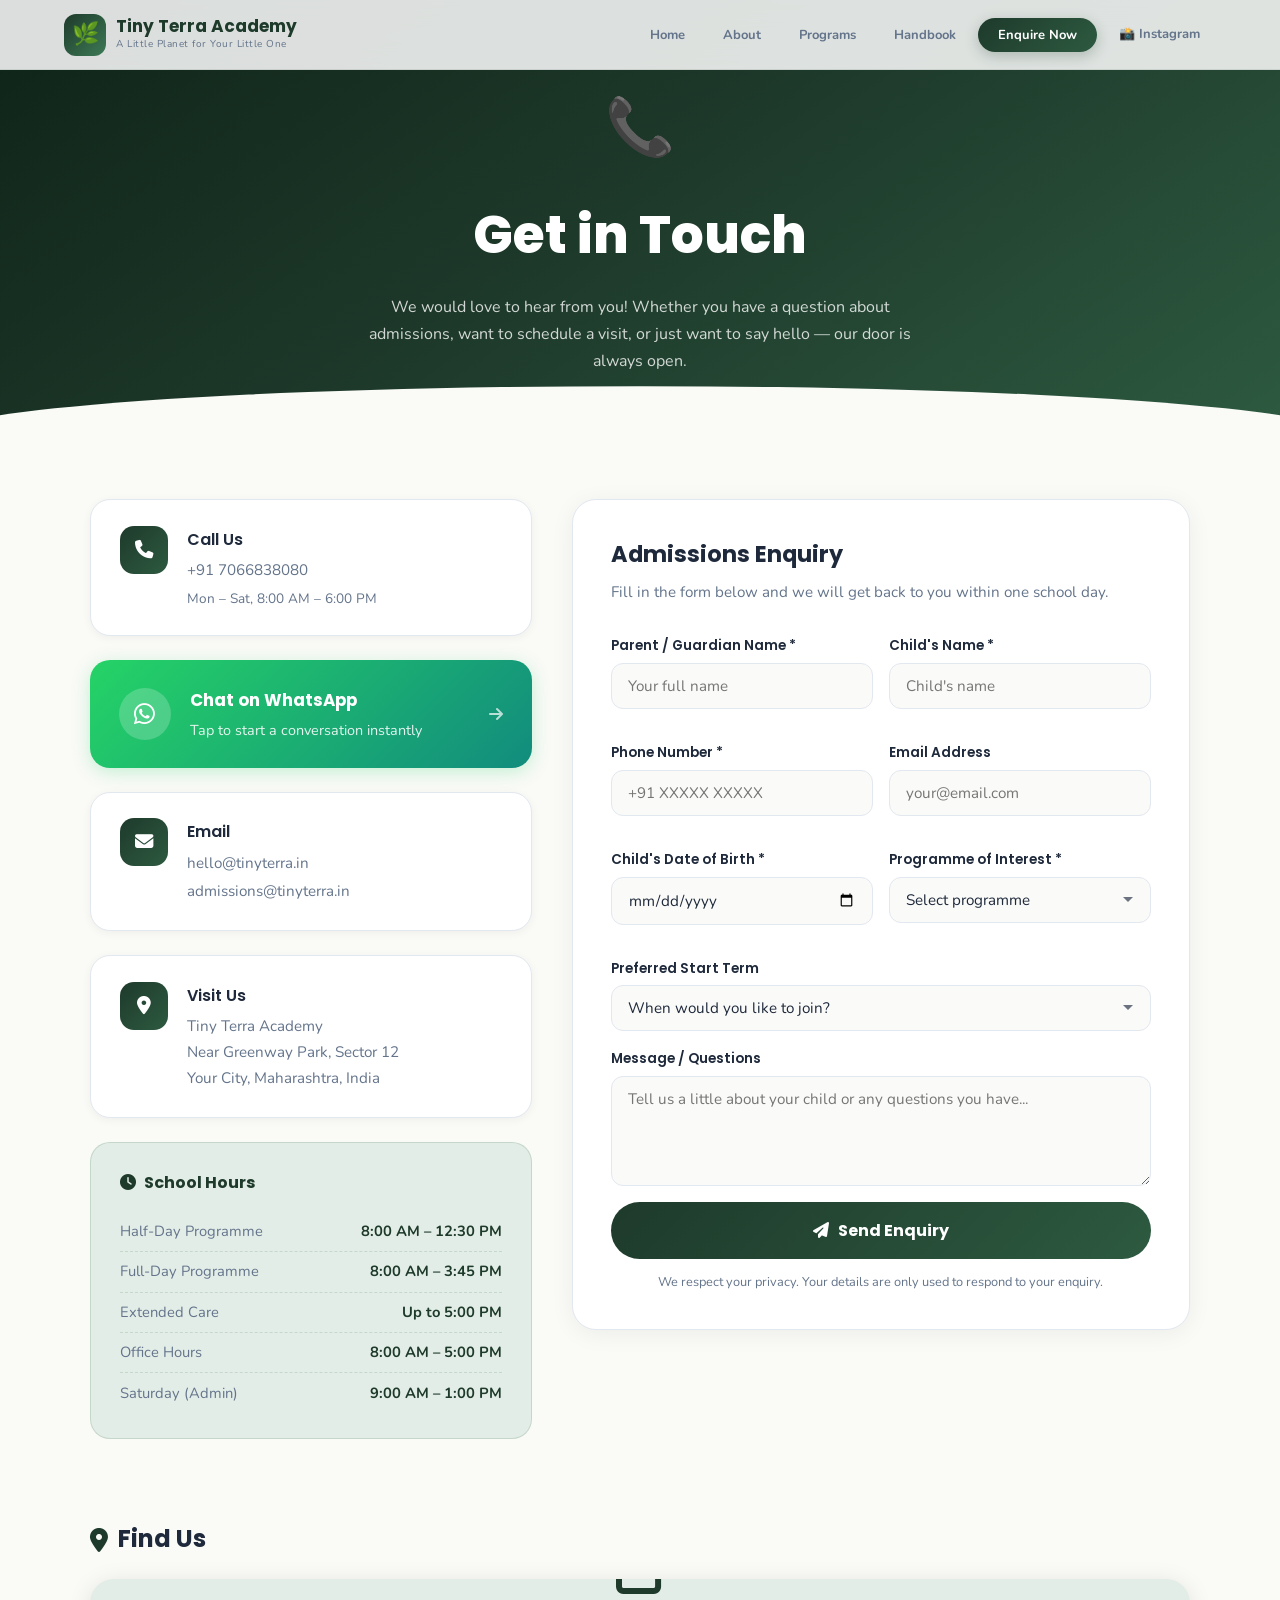
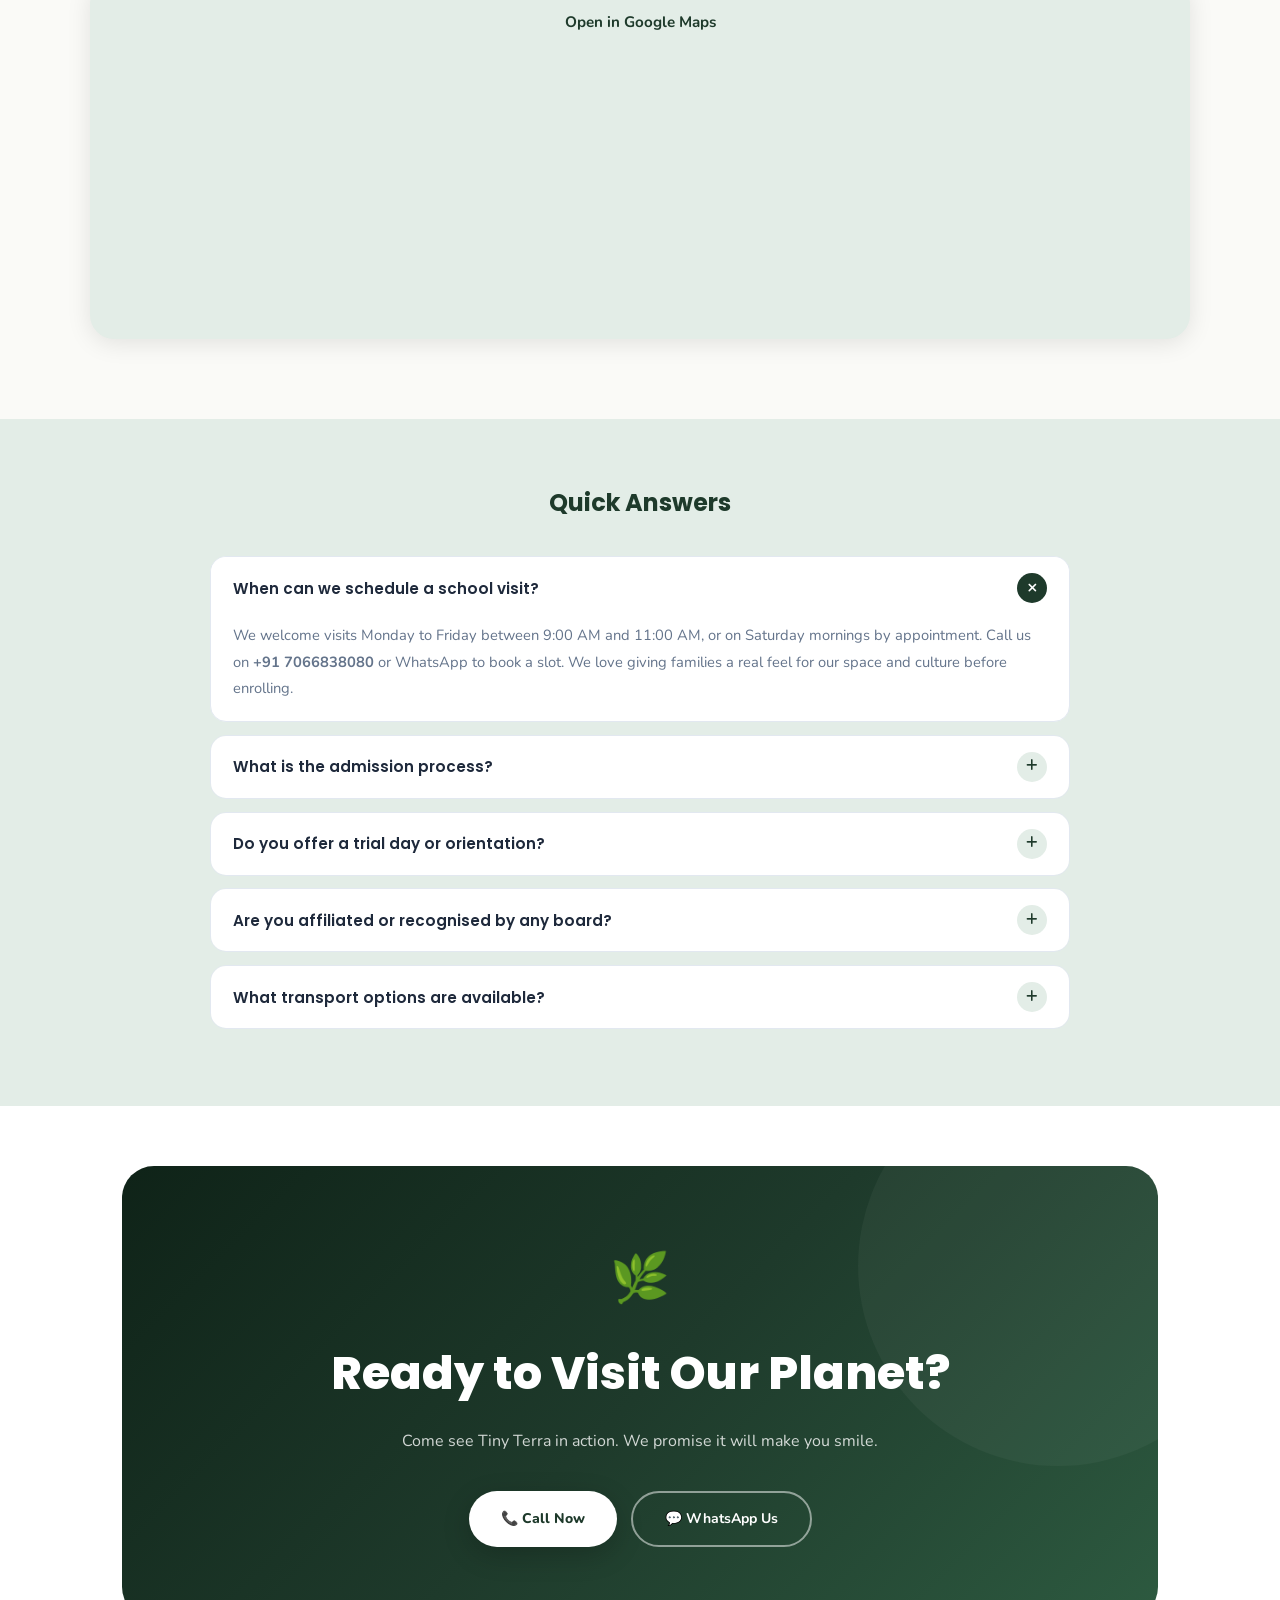
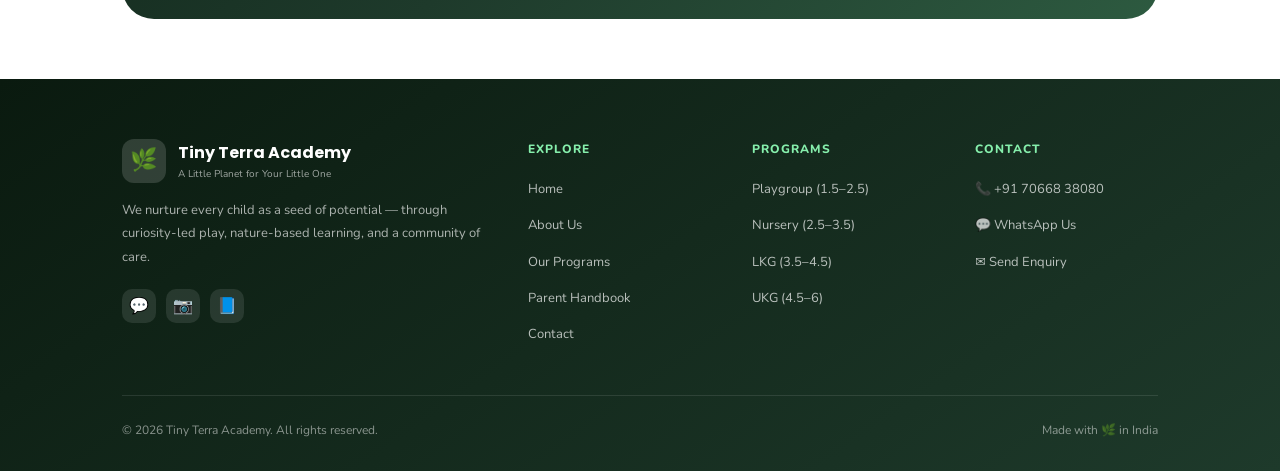
==== commit 6756688a: "Update contact.html" ====
--- a/contact.html
+++ b/contact.html
@@ -141,7 +141,7 @@
           <li>Half-Day Programme <span>8:00 AM – 12:30 PM</span></li>
           <li>Full-Day Programme <span>8:00 AM – 3:45 PM</span></li>
           <li>Extended Care <span>Up to 5:00 PM</span></li>
-          <li>Office Hours <span>8:00 AM – 6:00 PM</span></li>
+          <li>Office Hours <span>8:00 AM – 5:00 PM</span></li>
           <li>Saturday (Admin) <span>9:00 AM – 1:00 PM</span></li>
         </ul>
       </div>
@@ -238,13 +238,27 @@
       <!-- To get embed URL: Google Maps > Share > Embed a map > Copy iframe src -->
       <div class="map-placeholder">
         <i class="fas fa-map-marked-alt"></i>
-        <p><strong>Tiny Terra Academy</strong><br/>Near Greenway Park, Sector 12, Maharashtra</p>
+        <p><strong>Tiny Terra Academy</strong><br/>Row House No. 6, ANGELLE HILLS BUTTEPATIL PROJECTS, Bavdhan, Pune, Maharashtra 411021</p>
         <p style="margin-top:.8rem;">
-          <a href="https://maps.google.com" target="_blank" rel="noopener">
-            <i class="fas fa-external-link-alt"></i> Open in Google Maps
-          </a>
-        </p>
-        <p style="font-size:.8rem;margin-top:1rem;color:#999;">Replace this placeholder with your Google Maps iframe embed once your location is confirmed.</p>
+          <p style="margin-top:.8rem;">
+  <a href="https://maps.app.goo.gl/EDGhoNL47Vu3g4Ax8" target="_blank" rel="noopener">
+    <i class="fas fa-external-link-alt"></i> Open in Google Maps
+  </a>
+</p>
+
+<!-- Real Interactive Google Maps Embed -->
+<div style="margin-top:1rem; width:100%; max-width:600px; height:450px;">
+  <iframe 
+    src="https://google.com" 
+    width="100%" 
+    height="100%" 
+    style="border:0;" 
+    allowfullscreen="" 
+    loading="lazy" 
+    referrerpolicy="no-referrer-when-downgrade">
+  </iframe>
+</div>
+
       </div>
     </div>
   </div>
